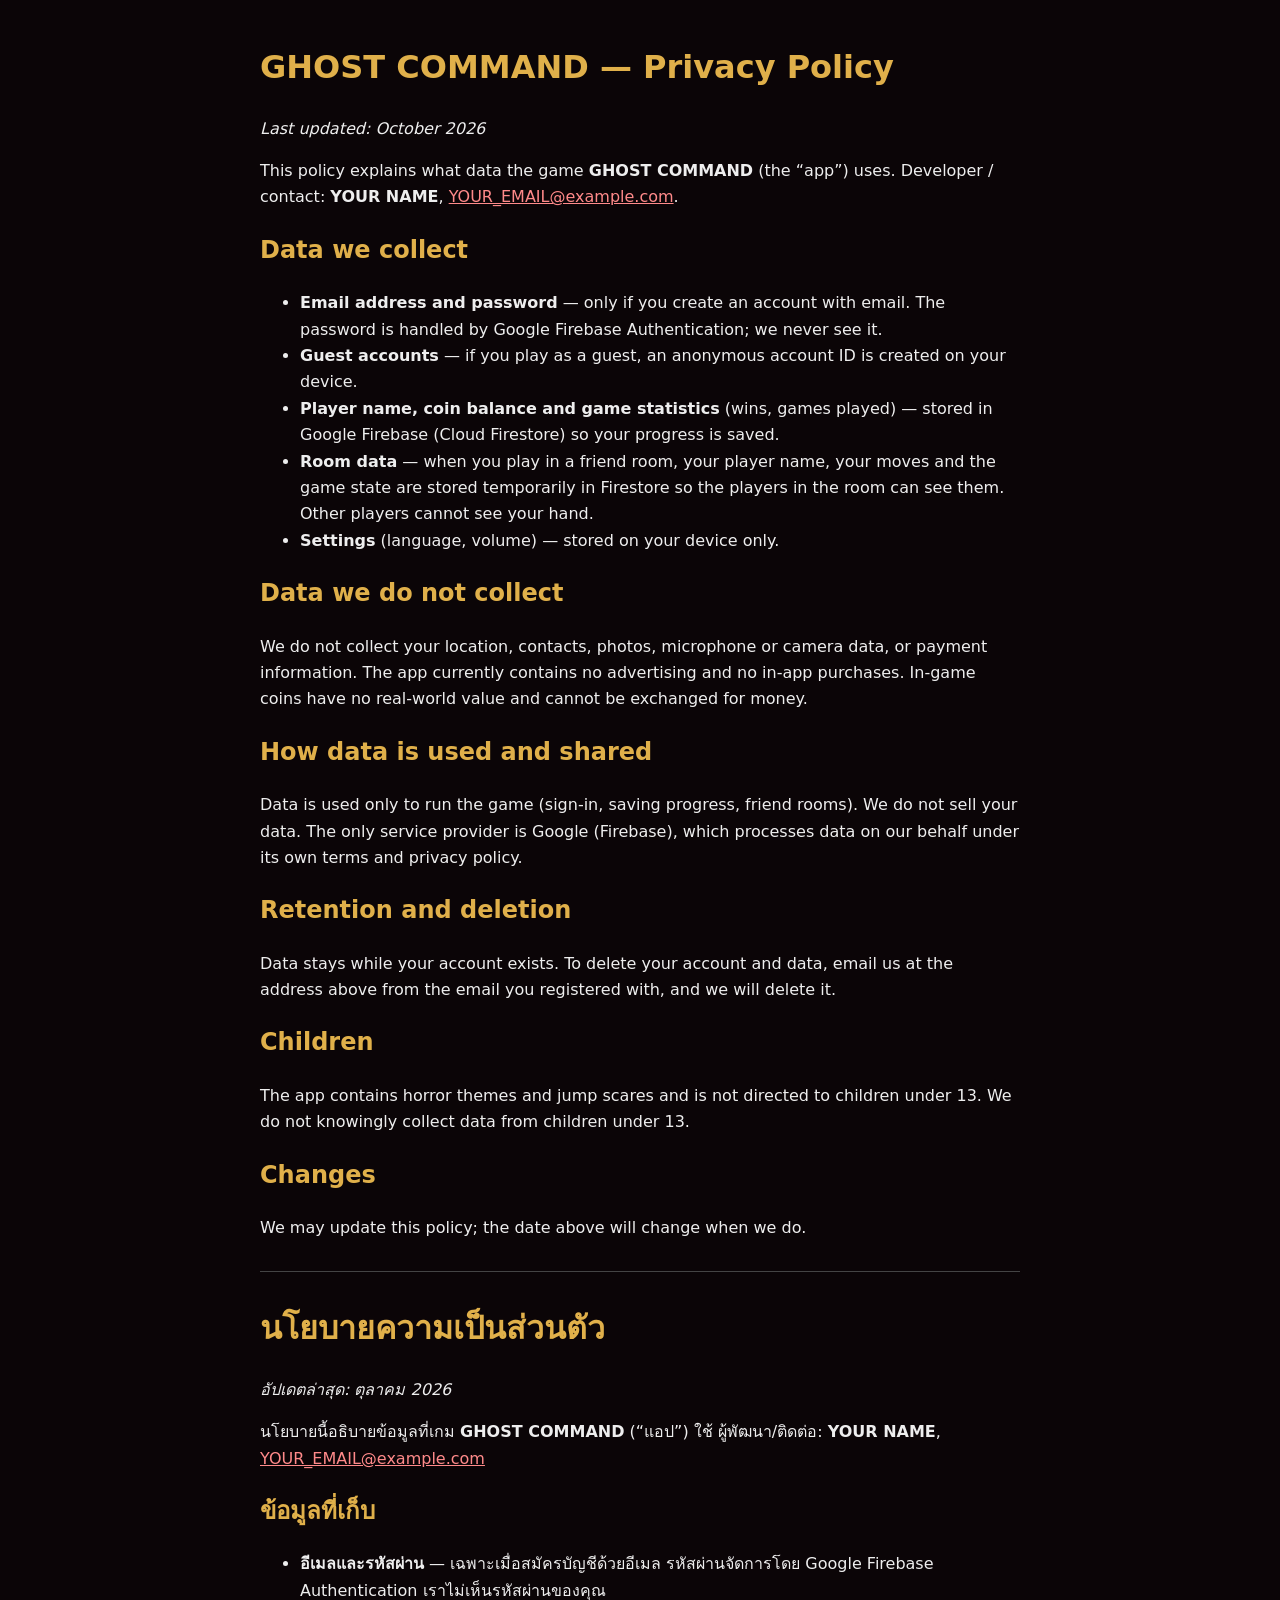
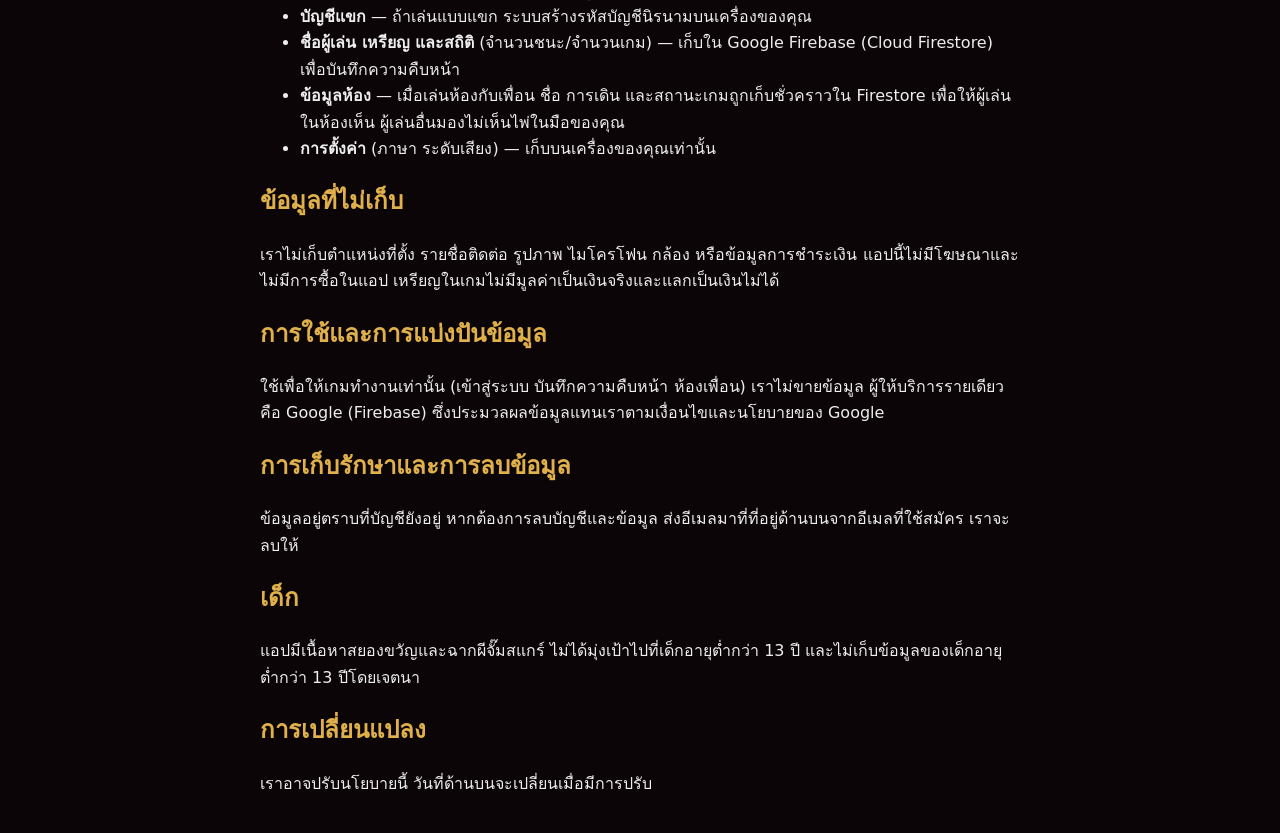
==== privacy.html @ edfc3bc3 "Add files via upload" ====
<!doctype html>
<html lang="en"><head><meta charset="utf-8"><meta name="viewport" content="width=device-width, initial-scale=1">
<title>GHOST COMMAND — Privacy Policy / นโยบายความเป็นส่วนตัว</title>
<style>body{font-family:system-ui,'Sarabun',sans-serif;max-width:760px;margin:0 auto;padding:20px;line-height:1.65;background:#0b0507;color:#eee}h1,h2{color:#e0b04a}a{color:#ff8a8a}hr{border:0;border-top:1px solid #444;margin:30px 0}</style></head><body>
<h1>GHOST COMMAND — Privacy Policy</h1>
<p><i>Last updated: October 2026</i></p>
<p>This policy explains what data the game <b>GHOST COMMAND</b> (the “app”) uses. Developer / contact: <b>YOUR NAME</b>, <a href="mailto:YOUR_EMAIL@example.com">YOUR_EMAIL@example.com</a>.</p>
<h2>Data we collect</h2>
<ul>
<li><b>Email address and password</b> — only if you create an account with email. The password is handled by Google Firebase Authentication; we never see it.</li>
<li><b>Guest accounts</b> — if you play as a guest, an anonymous account ID is created on your device.</li>
<li><b>Player name, coin balance and game statistics</b> (wins, games played) — stored in Google Firebase (Cloud Firestore) so your progress is saved.</li>
<li><b>Room data</b> — when you play in a friend room, your player name, your moves and the game state are stored temporarily in Firestore so the players in the room can see them. Other players cannot see your hand.</li>
<li><b>Settings</b> (language, volume) — stored on your device only.</li>
</ul>
<h2>Data we do not collect</h2>
<p>We do not collect your location, contacts, photos, microphone or camera data, or payment information. The app currently contains no advertising and no in-app purchases. In-game coins have no real-world value and cannot be exchanged for money.</p>
<h2>How data is used and shared</h2>
<p>Data is used only to run the game (sign-in, saving progress, friend rooms). We do not sell your data. The only service provider is Google (Firebase), which processes data on our behalf under its own terms and privacy policy.</p>
<h2>Retention and deletion</h2>
<p>Data stays while your account exists. To delete your account and data, email us at the address above from the email you registered with, and we will delete it.</p>
<h2>Children</h2>
<p>The app contains horror themes and jump scares and is not directed to children under 13. We do not knowingly collect data from children under 13.</p>
<h2>Changes</h2>
<p>We may update this policy; the date above will change when we do.</p>
<hr>
<h1>นโยบายความเป็นส่วนตัว</h1>
<p><i>อัปเดตล่าสุด: ตุลาคม 2026</i></p>
<p>นโยบายนี้อธิบายข้อมูลที่เกม <b>GHOST COMMAND</b> (“แอป”) ใช้ ผู้พัฒนา/ติดต่อ: <b>YOUR NAME</b>, <a href="mailto:YOUR_EMAIL@example.com">YOUR_EMAIL@example.com</a></p>
<h2>ข้อมูลที่เก็บ</h2>
<ul>
<li><b>อีเมลและรหัสผ่าน</b> — เฉพาะเมื่อสมัครบัญชีด้วยอีเมล รหัสผ่านจัดการโดย Google Firebase Authentication เราไม่เห็นรหัสผ่านของคุณ</li>
<li><b>บัญชีแขก</b> — ถ้าเล่นแบบแขก ระบบสร้างรหัสบัญชีนิรนามบนเครื่องของคุณ</li>
<li><b>ชื่อผู้เล่น เหรียญ และสถิติ</b> (จำนวนชนะ/จำนวนเกม) — เก็บใน Google Firebase (Cloud Firestore) เพื่อบันทึกความคืบหน้า</li>
<li><b>ข้อมูลห้อง</b> — เมื่อเล่นห้องกับเพื่อน ชื่อ การเดิน และสถานะเกมถูกเก็บชั่วคราวใน Firestore เพื่อให้ผู้เล่นในห้องเห็น ผู้เล่นอื่นมองไม่เห็นไพ่ในมือของคุณ</li>
<li><b>การตั้งค่า</b> (ภาษา ระดับเสียง) — เก็บบนเครื่องของคุณเท่านั้น</li>
</ul>
<h2>ข้อมูลที่ไม่เก็บ</h2>
<p>เราไม่เก็บตำแหน่งที่ตั้ง รายชื่อติดต่อ รูปภาพ ไมโครโฟน กล้อง หรือข้อมูลการชำระเงิน แอปนี้ไม่มีโฆษณาและไม่มีการซื้อในแอป เหรียญในเกมไม่มีมูลค่าเป็นเงินจริงและแลกเป็นเงินไม่ได้</p>
<h2>การใช้และการแบ่งปันข้อมูล</h2>
<p>ใช้เพื่อให้เกมทำงานเท่านั้น (เข้าสู่ระบบ บันทึกความคืบหน้า ห้องเพื่อน) เราไม่ขายข้อมูล ผู้ให้บริการรายเดียวคือ Google (Firebase) ซึ่งประมวลผลข้อมูลแทนเราตามเงื่อนไขและนโยบายของ Google</p>
<h2>การเก็บรักษาและการลบข้อมูล</h2>
<p>ข้อมูลอยู่ตราบที่บัญชียังอยู่ หากต้องการลบบัญชีและข้อมูล ส่งอีเมลมาที่ที่อยู่ด้านบนจากอีเมลที่ใช้สมัคร เราจะลบให้</p>
<h2>เด็ก</h2>
<p>แอปมีเนื้อหาสยองขวัญและฉากผีจั๊มสแกร์ ไม่ได้มุ่งเป้าไปที่เด็กอายุต่ำกว่า 13 ปี และไม่เก็บข้อมูลของเด็กอายุต่ำกว่า 13 ปีโดยเจตนา</p>
<h2>การเปลี่ยนแปลง</h2>
<p>เราอาจปรับนโยบายนี้ วันที่ด้านบนจะเปลี่ยนเมื่อมีการปรับ</p>
</body></html>
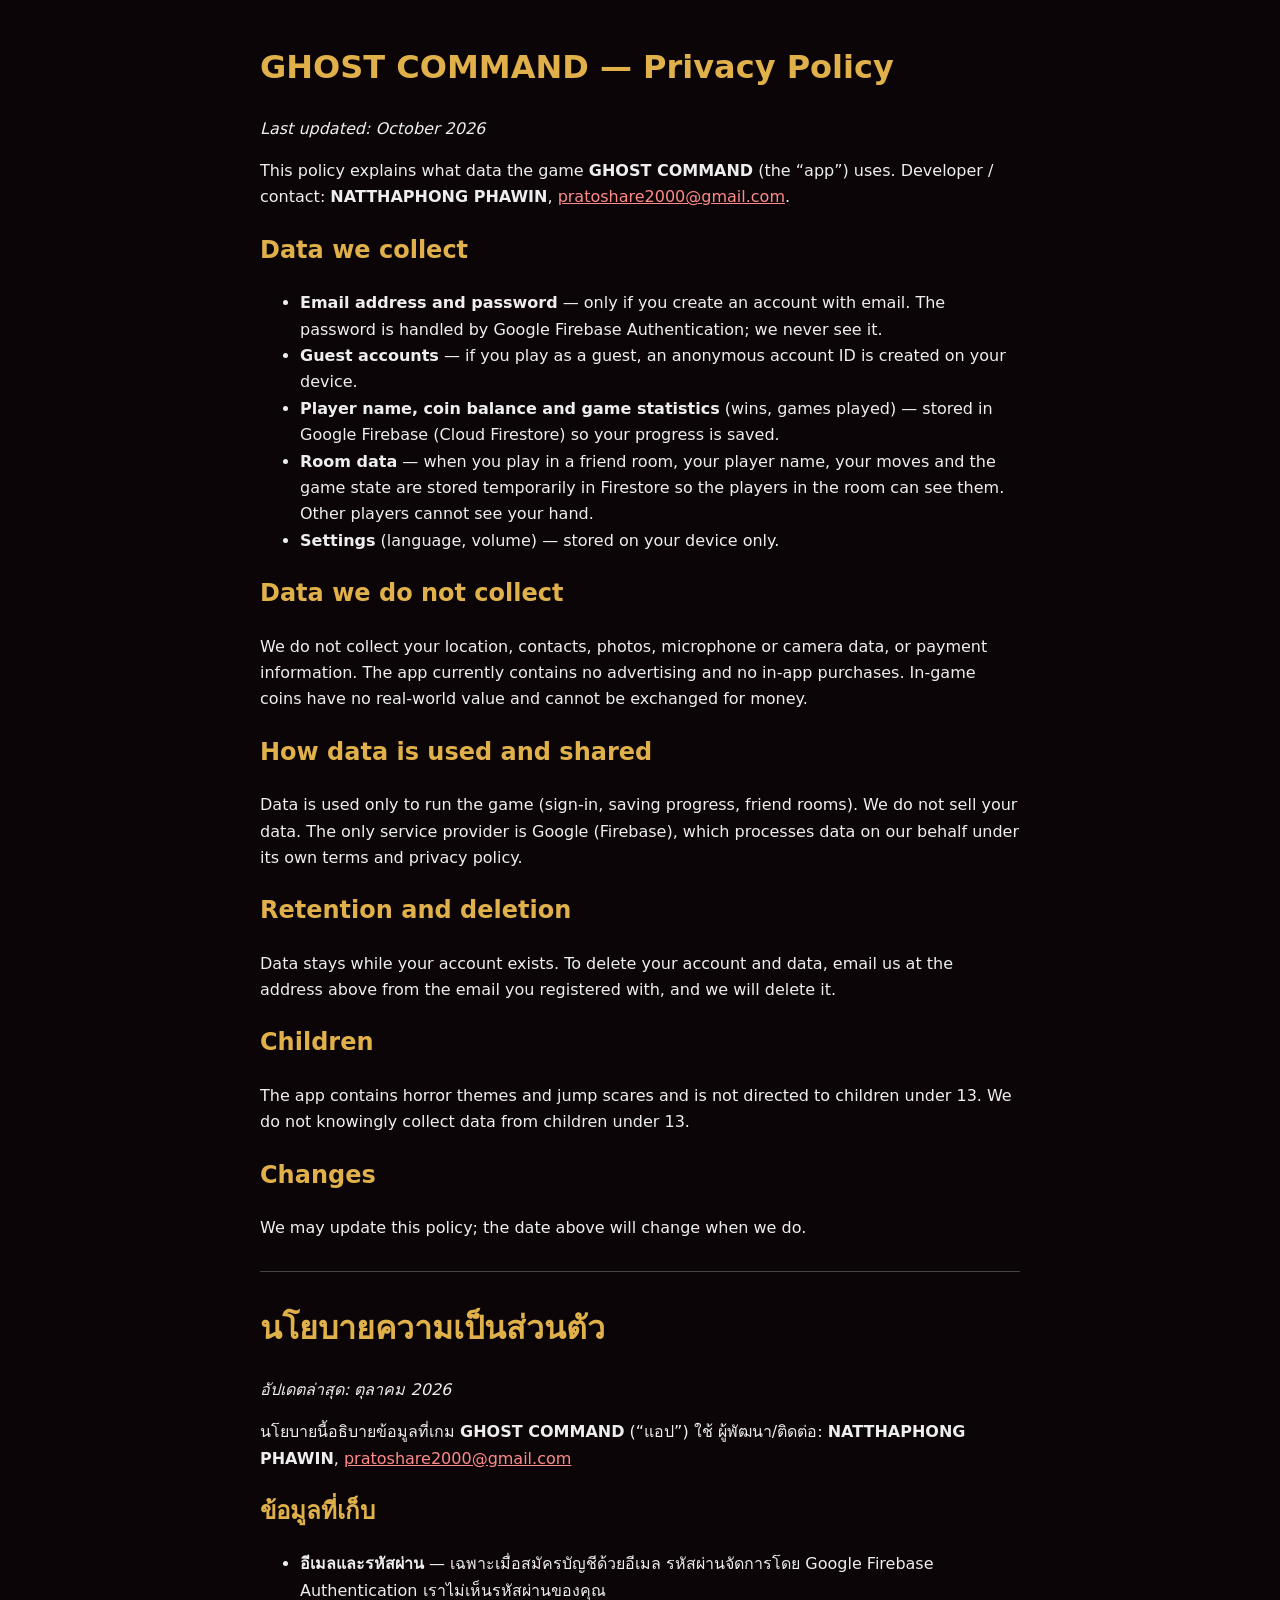
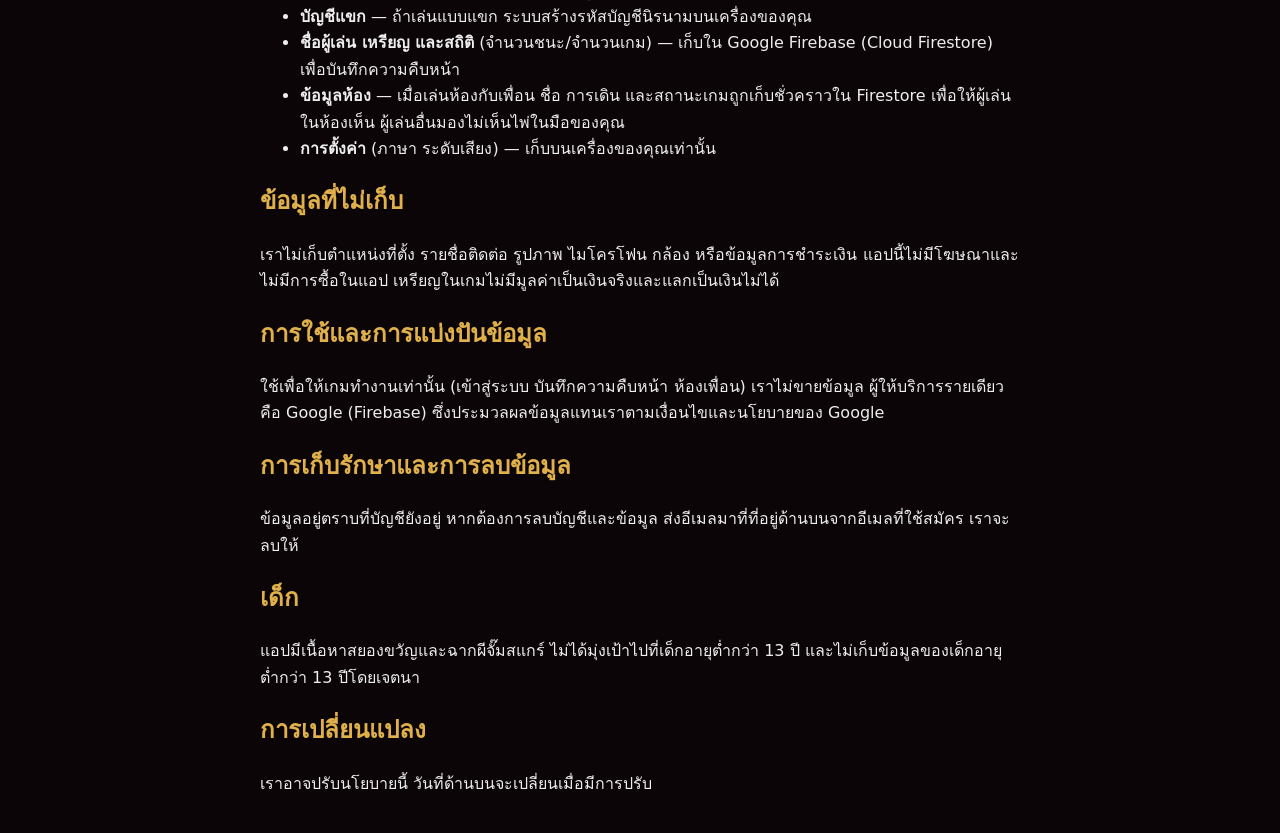
==== commit 1d2ed182: "Add files via upload" ====
--- a/privacy.html
+++ b/privacy.html
@@ -4,7 +4,7 @@
 <style>body{font-family:system-ui,'Sarabun',sans-serif;max-width:760px;margin:0 auto;padding:20px;line-height:1.65;background:#0b0507;color:#eee}h1,h2{color:#e0b04a}a{color:#ff8a8a}hr{border:0;border-top:1px solid #444;margin:30px 0}</style></head><body>
 <h1>GHOST COMMAND — Privacy Policy</h1>
 <p><i>Last updated: October 2026</i></p>
-<p>This policy explains what data the game <b>GHOST COMMAND</b> (the “app”) uses. Developer / contact: <b>YOUR NAME</b>, <a href="mailto:YOUR_EMAIL@example.com">YOUR_EMAIL@example.com</a>.</p>
+<p>This policy explains what data the game <b>GHOST COMMAND</b> (the “app”) uses. Developer / contact: <b>NATTHAPHONG PHAWIN</b>, <a href="mailto:pratoshare2000@gmail.com">pratoshare2000@gmail.com</a>.</p>
 <h2>Data we collect</h2>
 <ul>
 <li><b>Email address and password</b> — only if you create an account with email. The password is handled by Google Firebase Authentication; we never see it.</li>
@@ -26,7 +26,7 @@
 <hr>
 <h1>นโยบายความเป็นส่วนตัว</h1>
 <p><i>อัปเดตล่าสุด: ตุลาคม 2026</i></p>
-<p>นโยบายนี้อธิบายข้อมูลที่เกม <b>GHOST COMMAND</b> (“แอป”) ใช้ ผู้พัฒนา/ติดต่อ: <b>YOUR NAME</b>, <a href="mailto:YOUR_EMAIL@example.com">YOUR_EMAIL@example.com</a></p>
+<p>นโยบายนี้อธิบายข้อมูลที่เกม <b>GHOST COMMAND</b> (“แอป”) ใช้ ผู้พัฒนา/ติดต่อ: <b>NATTHAPHONG PHAWIN</b>, <a href="mailto:pratoshare2000@gmail.com">pratoshare2000@gmail.com</a></p>
 <h2>ข้อมูลที่เก็บ</h2>
 <ul>
 <li><b>อีเมลและรหัสผ่าน</b> — เฉพาะเมื่อสมัครบัญชีด้วยอีเมล รหัสผ่านจัดการโดย Google Firebase Authentication เราไม่เห็นรหัสผ่านของคุณ</li>
